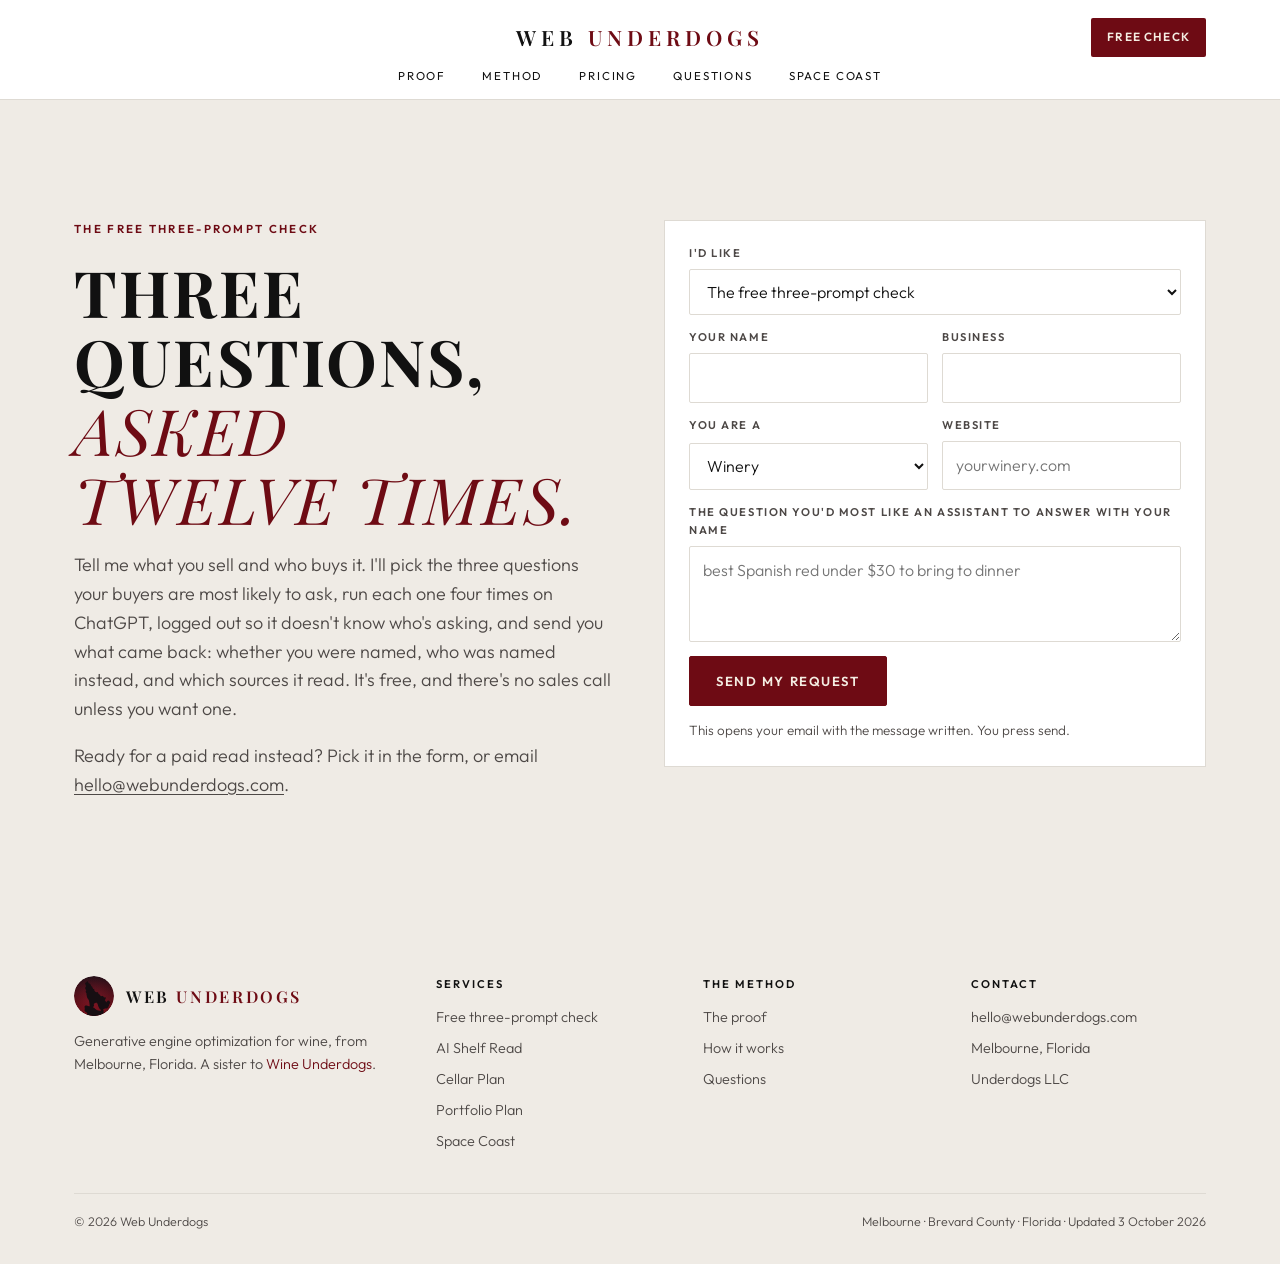
==== free-check/index.html @ 32167db7 "Rebuild in the Penfolds homepage format: centred wordmark over a centred nav, full-bleed image stage" ====
<!DOCTYPE html>
<html lang="en">
<head>
<meta charset="utf-8">
<meta name="viewport" content="width=device-width, initial-scale=1, viewport-fit=cover">
<title>Free three-prompt check · Web Underdogs</title>
<meta name="description" content="Ask for a free three-prompt check: three questions your buyers ask, run four times each on ChatGPT logged out, with who was named instead and which sources it read.">
<link rel="icon" type="image/svg+xml" href="[data-uri]">
<link rel="canonical" href="https://webunderdogs.com/free-check/">
<meta property="og:title" content="Free three-prompt check · Web Underdogs">
<meta property="og:description" content="Ask for a free three-prompt check: three questions your buyers ask, run four times each on ChatGPT logged out, with who was named instead and which sources it read.">
<meta property="og:url" content="https://webunderdogs.com/free-check/">
<meta property="og:type" content="website">
<link rel="stylesheet" href="/assets/house.css">

<script async src="https://www.googletagmanager.com/gtag/js?id=G-9GT27XQR38"></script>
<script>window.dataLayer=window.dataLayer||[];function gtag(){dataLayer.push(arguments);}gtag('js',new Date());gtag('config','G-9GT27XQR38');</script>
<script>window.va=window.va||function(){(window.vaq=window.vaq||[]).push(arguments);};window.si=window.si||function(){(window.siq=window.siq||[]).push(arguments);};</script>
<script defer src="/_vercel/insights/script.js"></script>
<script defer src="/_vercel/speed-insights/script.js"></script>
<script>(function(c,l,a,r,i,t,y){c[a]=c[a]||function(){(c[a].q=c[a].q||[]).push(arguments)};t=l.createElement(r);t.async=1;t.src="https://www.clarity.ms/tag/"+i;y=l.getElementsByTagName(r)[0];y.parentNode.insertBefore(t,y);})(window,document,"clarity","script","ys5q0auzmd");</script>
</head>
<body>
<svg width="0" height="0" style="position:absolute" aria-hidden="true" focusable="false">
  <defs>
    <linearGradient id="wu-sky" x1="0" y1="0" x2="0" y2="1"><stop offset="0" stop-color="#241019"/><stop offset="1" stop-color="#6E0B14"/></linearGradient>
    <radialGradient id="wu-glow" cx="50%" cy="62%" r="62%"><stop offset="0" stop-color="#9e1f30" stop-opacity="0.55"/><stop offset="1" stop-color="#9e1f30" stop-opacity="0"/></radialGradient>
    <clipPath id="wu-disc"><circle cx="369.5" cy="369.5" r="369.5"/></clipPath>
  </defs>
  <symbol id="wu-moon" viewBox="0 0 739 739"><g clip-path="url(#wu-disc)">
<circle cx="369.5" cy="369.5" r="369.5" fill="url(#wu-sky)"/>
<circle cx="369.5" cy="369.5" r="369.5" fill="url(#wu-glow)"/>
<path d="M243,96 228,110 224,125 210,122 206,130 206,144 220,180 218,198 208,213 206,228 214,249 228,260 215,283 221,309 231,316 230,339 241,394 252,417 273,444 283,488 291,558 278,560 234,544 211,546 194,563 200,609 191,638 196,639 207,657 221,670 227,669 247,690 243,700 246,707 213,696 155,663 121,636 61,571 104,625 155,669 215,704 269,724 343,738 396,738 470,724 524,704 571,678 606,652 646,613 671,581 605,647 561,678 546,683 550,676 546,670 548,639 539,627 541,610 550,612 557,599 576,611 579,598 609,602 611,593 619,597 625,583 634,580 633,572 638,557 645,552 650,527 667,501 669,487 663,469 656,473 648,459 627,451 622,453 620,465 609,464 602,485 594,487 583,474 591,466 567,449 581,438 575,436 575,431 582,425 591,395 582,399 568,391 562,397 553,395 549,381 539,382 540,375 523,369 522,364 505,374 498,373 468,338 460,337 454,325 444,321 447,310 431,296 414,302 399,295 389,282 375,277 379,266 373,244 353,234 332,194 320,189 304,152 286,138 271,134 253,99Z M372,509 375,509 376,508 381,508 381,506 382,505 388,502 390,502 391,501 396,501 396,498 398,497 398,495 399,494 402,494 403,495 405,495 405,494 407,493 408,491 412,491 413,492 413,496 418,496 422,502 425,502 429,505 431,510 432,510 434,512 436,516 436,518 437,519 437,522 438,523 438,526 439,527 439,530 440,531 440,533 441,534 441,536 442,537 442,539 444,543 444,546 446,549 446,553 452,565 452,567 458,579 458,581 460,583 464,592 470,600 472,605 477,611 477,612 480,615 482,615 483,617 489,620 497,628 497,629 499,631 499,636 495,640 494,640 494,641 492,643 479,643 478,642 476,642 472,640 467,640 466,639 464,639 460,637 454,637 453,638 445,638 440,634 434,634 433,633 430,633 429,632 427,632 425,630 423,630 420,628 418,628 417,626 415,624 414,624 410,619 402,616 397,611 396,609 395,609 392,606 389,605 376,591 370,588 368,588 366,587 358,580 352,577 352,573 355,570 355,569 357,568 359,565 362,565 363,563 365,563 365,559 367,558 367,557 369,555 374,554 374,552 368,547 368,542 367,541 367,537 365,534 365,529 366,528 371,528 371,524 370,524 367,521 367,515 370,513 370,511Z" fill="#160E12" fill-rule="evenodd"/>
</g></symbol>
</svg>
<header class="top">
  <div class="wrap bar">
    <span aria-hidden="true"></span>
    <a class="logo" href="/" aria-label="Web Underdogs home"><svg aria-hidden="true"><use href="#wu-moon"/></svg><span>Web <b>Underdogs</b></span></a>
    <a class="pill" href="/free-check/">Free check</a>
  </div>
  <nav class="links" aria-label="Site">
      <a href="/proof/">Proof</a>
      <a href="/method/">Method</a>
      <a href="/pricing/">Pricing</a>
      <a href="/questions/">Questions</a>
      <a href="/space-coast/">Space Coast</a>
  </nav>
</header>

<main id="top">
<section class="contact" id="contact" aria-labelledby="h-contact">
  <img class="bg" src="/assets/img/wine-glass.webp" alt="A nearly empty wine glass in a warm, low-lit room" loading="lazy">
  <div class="wrap">
    <div class="intro">
      <p class="kicker">The free three-prompt check</p>
      <h1 id="h-contact">Three questions, <em>asked twelve times.</em></h1>
      <p class="dim">Tell me what you sell and who buys it. I'll pick the three questions your buyers are most likely to ask, run each one four times on ChatGPT, logged out so it doesn't know who's asking, and send you what came back: whether you were named, who was named instead, and which sources it read. It's free, and there's no sales call unless you want one.</p>
      <p class="dim">Ready for a paid read instead? Pick it in the form, or email <a class="addr" href="mailto:hello@webunderdogs.com">hello@webunderdogs.com</a>.</p>
    </div>
    <div>
      <form id="enquiry" novalidate>
        <label for="f-plan">I'd like
          <select id="f-plan" name="plan">
            <option value="free">The free three-prompt check</option>
            <option value="shelf">An AI Shelf Read ($495)</option>
            <option value="cellar">The Cellar Plan ($750 a month)</option>
            <option value="portfolio">A Portfolio Plan quote</option>
            <option value="local">A local read for a Space Coast business</option>
          </select>
        </label>
        <div class="row2">
          <label for="f-name">Your name<input id="f-name" name="name" autocomplete="name"></label>
          <label for="f-biz">Business<input id="f-biz" name="business" autocomplete="organization"></label>
        </div>
        <div class="row2">
          <label for="f-type">You are a
            <select id="f-type" name="type"><option>Winery</option><option>Importer</option><option>Distributor</option><option>Wine brand or label</option><option>Trade body or appellation</option><option>Wine shop or bar</option><option>Space Coast business</option></select>
          </label>
          <label for="f-site">Website<input id="f-site" name="site" inputmode="url" placeholder="yourwinery.com"></label>
        </div>
        <label for="f-q">The question you'd most like an assistant to answer with your name<textarea id="f-q" name="question" placeholder="best Spanish red under $30 to bring to dinner"></textarea></label>
        <div><button class="btn" type="submit">Send my request</button></div>
        <p class="hint">This opens your email with the message written. You press send.</p>
        <p id="f-err" class="err" hidden>Add your name and business, and I'll write the message.</p>
      </form>
      <div class="out" id="out" hidden>
        <p><strong>Your email should have opened with this ready to send.</strong> If it didn't, use the button below, or copy the message to <span class="addr">hello@webunderdogs.com</span>. Nothing is sent until you send it.</p>
        <pre id="msg"></pre>
        <div class="out-actions"><a class="btn" id="mailLink" href="mailto:hello@webunderdogs.com">Open in my email</a><button class="btn line" type="button" id="copyMsg">Copy message</button></div>
      </div>
    </div>
  </div>
</section>
</main>

<footer class="site">
  <div class="wrap">
    <div class="cols">
      <div class="brand">
        <a class="logo" href="/" aria-label="Web Underdogs home"><svg aria-hidden="true"><use href="#wu-moon"/></svg><span>Web <b>Underdogs</b></span></a>
        <p style="max-width:36ch">Generative engine optimization for wine, from Melbourne, Florida. A sister to <a class="text-link" href="https://wineunderdogs.com" target="_blank" rel="noopener">Wine Underdogs</a>.</p>
      </div>
      <div><h4>Services</h4><ul><li><a href="/free-check/">Free three-prompt check</a></li><li><a href="/pricing/">AI Shelf Read</a></li><li><a href="/pricing/">Cellar Plan</a></li><li><a href="/pricing/">Portfolio Plan</a></li><li><a href="/space-coast/">Space Coast</a></li></ul></div>
      <div><h4>The method</h4><ul><li><a href="/proof/">The proof</a></li><li><a href="/method/">How it works</a></li><li><a href="/questions/">Questions</a></li></ul></div>
      <div><h4>Contact</h4><ul><li><a class="addr" href="mailto:hello@webunderdogs.com">hello@webunderdogs.com</a></li><li>Melbourne, Florida</li><li>Underdogs LLC</li></ul></div>
    </div>
    <div class="base"><span>© 2026 Web Underdogs</span><span>Melbourne · Brevard County · Florida · Updated <time datetime="2026-10-03">3 October 2026</time></span></div>
  </div>
</footer>

<script>(function(){
  var plan=document.getElementById('f-plan');
  var qp=new URLSearchParams(location.search).get('plan');if(qp&&plan.querySelector('option[value="'+qp+'"]'))plan.value=qp;
  document.querySelectorAll('[data-plan]').forEach(function(a){a.addEventListener('click',function(){plan.value=a.dataset.plan;});});
  function flash(btn){var s=btn.lastChild;var t=s.textContent;s.textContent='Copied';setTimeout(function(){s.textContent=t;},1600);}
  function sel(el){var r=document.createRange();r.selectNodeContents(el);var s=getSelection();s.removeAllRanges();s.addRange(r);}
  var asks={free:'Could you run the free three-prompt check for us?',shelf:'We\'d like to book an AI Shelf Read.',cellar:'We\'d like to talk about the Cellar Plan.',portfolio:'We\'d like a quote for the Portfolio Plan.',local:'We\'d like to talk about a local AI read.'};
  var subj={free:'Free three-prompt check',shelf:'AI Shelf Read',cellar:'Cellar Plan',portfolio:'Portfolio Plan quote',local:'Local AI read'};
  document.getElementById('enquiry').addEventListener('submit',function(e){
    e.preventDefault();
    var g=function(id){return document.getElementById(id).value.trim();};
    var err=document.getElementById('f-err');
    if(!g('f-name')||!g('f-biz')){err.hidden=false;return;}
    err.hidden=true;
    var p=plan.value;
    var text='Hi Chris,\n\nI\'m '+g('f-name')+' from '+g('f-biz')+' ('+g('f-type')+').'+(g('f-site')?'\nWebsite: '+g('f-site'):'')+(g('f-q')?'\n\nThe question I\'d like an assistant to answer with our name:\n'+g('f-q'):'')+'\n\n'+asks[p]+'\n\nThanks,\n'+g('f-name');
    var href='mailto:hello@webunderdogs.com?subject='+encodeURIComponent(subj[p]+': '+g('f-biz'))+'&body='+encodeURIComponent(text);
    document.getElementById('msg').textContent=text;
    document.getElementById('mailLink').href=href;
    var out=document.getElementById('out');out.hidden=false;out.scrollIntoView({behavior:'smooth',block:'nearest'});
    window.location.href=href;
  });
  document.getElementById('copyMsg').addEventListener('click',function(){
    var m=document.getElementById('msg'),b=this;
    try{navigator.clipboard.writeText(m.textContent).then(function(){flash(b);}).catch(function(){sel(m);});}catch(x){sel(m);}
  });
})();</script>
</body>
</html>
---- assets/house.css ----
@font-face{font-family:'Outfit';font-style:normal;font-weight:300;font-display:swap;src:url([data-uri]) format('woff2')}
@font-face{font-family:'Outfit';font-style:normal;font-weight:400;font-display:swap;src:url([data-uri]) format('woff2')}
@font-face{font-family:'Outfit';font-style:normal;font-weight:600;font-display:swap;src:url([data-uri]) format('woff2')}
@font-face{font-family:'Playfair Display';font-style:normal;font-weight:600;font-display:swap;src:url([data-uri]) format('woff2')}
@font-face{font-family:'Playfair Display';font-style:normal;font-weight:700;font-display:swap;src:url([data-uri]) format('woff2')}
@font-face{font-family:'Playfair Display';font-style:italic;font-weight:400;font-display:swap;src:url([data-uri]) format('woff2')}
/* Underdogs house: parchment ground, ink type, oxblood signature, Playfair headlines. The proof band keeps the cellar tokens. */
:root{
  color-scheme:light;
  --ground:#ffffff;      /* white page ground (Penfolds) */
  --panel:#efebe5;       /* greige panels (Kermit Lynch) */
  --line:#dedad3;
  --ink:#111111;         /* primary text */
  --ink-soft:#4d4846;    /* secondary text */
  --accent:#6e0b14;      /* oxblood: the one signature colour */
  --oxblood:#6e0b14;     /* fills: wordmark, primary button */
  --oxblood-up:#520810;
  --on-oxblood:#f4ede2;
  --serif:"Playfair Display", Georgia, "Times New Roman", serif;
  --sans:"Outfit", "Avenir Next", "Segoe UI", system-ui, sans-serif;
}
*{box-sizing:border-box}
html{scroll-behavior:smooth}
body{background:var(--ground);color:var(--ink);font-family:var(--sans);font-weight:300;font-size:18px;line-height:1.6;margin:0;-webkit-font-smoothing:antialiased}
img{display:block;max-width:100%}
a{color:inherit}
:focus-visible{outline:2px solid var(--accent);outline-offset:3px}
.wrap{max-width:1180px;margin:0 auto;padding-inline:24px}
h1,h2,h3{font-family:var(--serif);font-weight:700;line-height:1.08;margin:0;text-wrap:balance}
h1{font-size:clamp(2.5rem,6.6vw,4.8rem)}
h2{font-size:clamp(1.9rem,4.2vw,3rem)}
h3{font-size:1.25rem;font-weight:600}
h1 em,h2 em{font-weight:400;font-style:italic;color:var(--accent)}
p{margin:0}
.kicker{font-size:.72rem;font-weight:600;letter-spacing:.2em;text-transform:uppercase;color:var(--accent)}
.dim{color:var(--ink-soft)}
.num{font-variant-numeric:tabular-nums lining-nums}
section{border-bottom:1px solid var(--line)}
.pad{padding-block:clamp(64px,9vw,110px)}
.btn{display:inline-flex;align-items:center;justify-content:center;min-height:50px;padding:0 26px;font:600 .82rem/1 var(--sans);letter-spacing:.12em;text-transform:uppercase;text-decoration:none;color:var(--on-oxblood);background:var(--oxblood);border:1px solid var(--oxblood);border-radius:2px;cursor:pointer;transition:background .2s,border-color .2s}
.btn:hover{background:var(--oxblood-up);border-color:var(--oxblood-up)}
.btn.line{background:transparent;color:var(--ink);border-color:var(--ink)}
.btn.line:hover{border-color:var(--oxblood);color:var(--oxblood);background:transparent}
.text-link{color:var(--accent);text-decoration:underline;text-underline-offset:3px}

/* header */
header.top{position:fixed;top:0;left:0;right:0;z-index:20;padding-top:env(safe-area-inset-top,0px);background:rgba(244,237,226,.94);border-bottom:1px solid var(--line);-webkit-backdrop-filter:blur(8px);backdrop-filter:blur(8px)}
header.top .wrap{display:flex;align-items:center;justify-content:space-between;gap:20px;padding-block:14px}
.logo{display:flex;align-items:center;gap:12px;text-decoration:none;min-width:0}
.logo svg{width:44px;height:44px;flex:none}
.logo span{font-family:var(--serif);font-weight:700;font-size:1.22rem;letter-spacing:.005em;white-space:nowrap}
.logo span b{font-weight:400;font-style:italic;color:var(--accent)}
nav.links{display:flex;gap:26px}
nav.links a{font-size:.8rem;font-weight:400;letter-spacing:.06em;text-decoration:none;color:var(--ink-soft)}
nav.links a:hover{color:var(--ink)}
.pill{flex:none;font-size:.74rem;font-weight:600;letter-spacing:.1em;text-transform:uppercase;text-decoration:none;padding:10px 16px;background:var(--oxblood);color:var(--on-oxblood);border-radius:2px}
@media (max-width:980px){nav.links{display:none}}
@media (max-width:420px){.logo span{font-size:1.05rem}.logo svg{width:38px;height:38px}.pill{padding:9px 12px}}

/* hero */
.hero{position:relative;min-height:min(100svh,860px);display:flex;align-items:flex-end;overflow:hidden}
.hero img.bg{position:absolute;inset:0;width:100%;height:100%;object-fit:cover;object-position:center 40%}
.hero::after{content:"";position:absolute;inset:0;background:linear-gradient(90deg,rgba(18,11,13,.94) 0%,rgba(18,11,13,.7) 50%,rgba(18,11,13,.35) 100%),linear-gradient(0deg,var(--ground) 0%,transparent 40%)}
.hero .wrap{position:relative;z-index:1;padding-block:140px 72px;width:100%}
.hero-copy{max-width:700px;display:grid;gap:24px}
.hero .lede{font-size:1.18rem;max-width:56ch;color:var(--ink-soft)}
.actions{display:flex;flex-wrap:wrap;gap:14px;margin-top:4px}
.hero .aside{font-size:.95rem;color:var(--ink-soft)}

/* problem */
.problem{display:grid;grid-template-columns:minmax(0,.9fr) minmax(0,1.1fr)}
.problem .shot{position:relative;min-height:520px;overflow:hidden}
.problem .shot img{position:absolute;inset:0;width:100%;height:100%;object-fit:cover}
.problem .shot::after{content:"";position:absolute;inset:0;background:linear-gradient(90deg,transparent 50%,var(--ground) 100%)}
.problem .copy{display:grid;gap:20px;align-content:center;padding:clamp(56px,7vw,96px) clamp(24px,5vw,72px);min-width:0}
.problem .copy p{color:var(--ink-soft);max-width:54ch}
.problem .copy p strong{color:var(--ink);font-weight:400}
.source{font-size:.85rem}
.source a{color:var(--accent);text-underline-offset:3px}
ol.three{list-style:none;margin:0;padding:0;display:grid;gap:0;counter-reset:n;max-width:54ch}
ol.three li{counter-increment:n;display:grid;grid-template-columns:34px minmax(0,1fr);gap:10px;padding:12px 0;border-top:1px solid var(--line);color:var(--ink-soft);font-size:.96rem}
ol.three li::before{content:counter(n);font-family:var(--serif);font-style:italic;font-size:1.3rem;line-height:1.2;color:var(--accent)}
ol.three strong{color:var(--ink);font-weight:600}
@media (max-width:900px){.problem{grid-template-columns:minmax(0,1fr)}.problem .shot{display:none}.problem .copy{padding:64px 24px}}

/* proof */
.proof .lead{margin-top:20px;max-width:64ch;color:var(--ink-soft)}
.proof .lead strong{color:var(--ink);font-weight:600}
.stats{display:grid;grid-template-columns:repeat(3,minmax(0,1fr));margin-top:40px;border-top:1px solid var(--line)}
.stats div{padding:24px 24px 0 0;display:grid;gap:6px;align-content:start;min-width:0}
.stats div+div{padding-left:24px;border-left:1px solid var(--line)}
.stats .big{font-family:var(--serif);font-size:clamp(2.6rem,6vw,4.2rem);font-weight:600;line-height:1;white-space:nowrap}
.stats .big small{font-size:.5em;font-weight:400;color:var(--ink-soft)}
.stats p{font-size:.92rem;color:var(--ink-soft)}
.cap{margin-top:14px;font-size:.78rem;letter-spacing:.08em;text-transform:uppercase;color:var(--ink-soft)}
.proof-foot{display:grid;grid-template-columns:minmax(0,1fr) minmax(0,1fr);gap:40px;margin-top:48px;align-items:start}
.proof-notes{display:grid;gap:16px;min-width:0;color:var(--ink-soft);font-size:.95rem}
.proof-notes p:first-child{border-left:2px solid var(--oxblood);padding-left:16px}
@media (max-width:860px){.proof-foot{grid-template-columns:minmax(0,1fr);gap:28px}}
@media (max-width:640px){
  .stats{grid-template-columns:minmax(0,1fr)}
  .stats div,.stats div+div{grid-template-columns:7rem minmax(0,1fr);column-gap:14px;padding:16px 0;border-left:0;border-top:1px solid var(--line)}
  .stats div:first-child{border-top:0}
  .stats .big{font-size:2.2rem}
}

/* tasting-sheet ledger */
.ledger{background:var(--panel);border:1px solid var(--line);padding:20px 22px;font-size:.88rem}
.ledger .head{display:flex;justify-content:space-between;gap:10px;flex-wrap:wrap;padding-bottom:10px;border-bottom:1px solid var(--line);font-size:.72rem;letter-spacing:.14em;text-transform:uppercase;color:var(--accent)}
.ledger table{width:100%;border-collapse:collapse;margin-top:4px}
.ledger td{padding:8px 0;border-bottom:1px dotted var(--line)}
.ledger td.r{text-align:right;color:var(--ink-soft);width:40px}
.runs{display:inline-flex;gap:4px;vertical-align:middle}
.runs i{width:9px;height:9px;border-radius:50%;border:1px solid var(--line);display:block}
.runs i.on{background:var(--accent);border-color:var(--accent)}
.ledger .foot{margin-top:12px;color:var(--ink-soft);font-size:.82rem;line-height:1.5}

/* method */
.steps{list-style:none;margin:40px 0 0;padding:0;display:grid;grid-template-columns:repeat(4,minmax(0,1fr));gap:28px;counter-reset:s}
.steps li{counter-increment:s;display:grid;gap:10px;align-content:start;border-top:1px solid var(--oxblood);padding-top:18px;min-width:0}
.steps li::before{content:counter(s,decimal-leading-zero);font-family:var(--serif);font-style:italic;color:var(--accent);font-size:1.1rem}
.steps p{font-size:.94rem;color:var(--ink-soft)}
.note{margin-top:36px;max-width:70ch;color:var(--ink-soft)}
.note strong{color:var(--ink);font-weight:600}
@media (max-width:900px){.steps{grid-template-columns:repeat(2,minmax(0,1fr))}}
@media (max-width:560px){.steps{grid-template-columns:minmax(0,1fr);gap:20px}}

/* who */
.who-list{list-style:none;margin:32px 0 0;padding:0;display:grid;grid-template-columns:repeat(3,minmax(0,1fr));gap:0 32px}
.who-list li{padding:14px 0;border-top:1px solid var(--line);display:grid;gap:2px;min-width:0}
.who-list strong{font-family:var(--serif);font-weight:600;font-size:1.08rem}
.who-list span{font-size:.86rem;color:var(--accent);font-style:italic}
@media (max-width:900px){.who-list{grid-template-columns:repeat(2,minmax(0,1fr))}}
@media (max-width:520px){.who-list{grid-template-columns:minmax(0,1fr)}}

/* pricing */
.plans{display:grid;grid-template-columns:repeat(3,minmax(0,1fr));gap:2px;margin-top:40px;align-items:stretch}
.plan{background:var(--panel);padding:30px 26px;display:grid;gap:14px;align-content:start;position:relative;min-width:0}
.plan.feature{background:var(--panel);box-shadow:inset 0 3px 0 var(--oxblood)}
.plan .tag{position:absolute;top:0;right:0;font-size:.64rem;font-weight:600;letter-spacing:.14em;text-transform:uppercase;background:var(--oxblood);color:var(--on-oxblood);padding:6px 12px}
.plan .price{font-family:var(--serif);font-size:2.6rem;font-weight:600;line-height:1}
.plan .price small{font-family:var(--sans);font-size:.85rem;font-weight:300;color:var(--ink-soft)}
.plan ul{margin:0;padding:0;list-style:none;display:grid;gap:6px;font-size:.9rem;color:var(--ink-soft)}
.plan ul li{padding-left:16px;position:relative}
.plan ul li::before{content:"";position:absolute;left:0;top:.72em;width:7px;height:1px;background:var(--accent)}
.plan .btn{margin-top:6px;justify-self:start}
.swipe{display:none;margin-top:12px;font-size:.82rem;color:var(--ink-soft)}
@media (max-width:900px){
  .plans{display:flex;overflow-x:auto;scroll-snap-type:x mandatory;gap:10px;margin-inline:-24px;padding-inline:24px;scroll-padding-inline:24px;scrollbar-width:none}
  .plans::-webkit-scrollbar{display:none}
  .plan{flex:0 0 84%;scroll-snap-align:start}
  .swipe{display:block}
}
.after{margin-top:22px;font-size:.95rem;color:var(--ink-soft);max-width:76ch}
.after a{color:var(--accent);text-underline-offset:3px}
.market{margin-top:10px;font-size:.84rem;color:var(--ink-soft);max-width:76ch}

/* faq */
.faq .cols{display:grid;grid-template-columns:minmax(0,.7fr) minmax(0,1.3fr);gap:56px}
@media (max-width:860px){.faq .cols{grid-template-columns:minmax(0,1fr);gap:22px}}
details{border-top:1px solid var(--line);padding:16px 0}
details:last-child{border-bottom:1px solid var(--line)}
summary{cursor:pointer;list-style:none;display:flex;justify-content:space-between;gap:16px;font-family:var(--serif);font-weight:600;font-size:1.06rem}
summary::-webkit-details-marker{display:none}
summary::after{content:"+";color:var(--accent);font-family:var(--sans);font-weight:300;font-size:1.3rem;line-height:1}
details[open] summary::after{content:"\2212"}
details p{margin-top:10px;color:var(--ink-soft);max-width:64ch;font-size:.96rem}
details a{color:var(--accent)}

/* contact */
.contact{position:relative;overflow:hidden;border-bottom:0}
.contact{background:var(--panel)}
.contact img.bg{display:none}
.contact::after{display:none}
.contact .wrap{position:relative;z-index:1;display:grid;grid-template-columns:minmax(0,1fr) minmax(0,1fr);gap:48px;padding-block:clamp(72px,10vw,120px)}
.contact .intro{display:grid;gap:18px;align-content:start}
@media (max-width:860px){.contact .wrap{grid-template-columns:minmax(0,1fr);gap:28px}}
form{display:grid;gap:14px;background:var(--ground);border:1px solid var(--line);padding:24px;min-width:0}
.row2{display:grid;grid-template-columns:repeat(2,minmax(0,1fr));gap:14px}
@media (max-width:560px){.row2{grid-template-columns:minmax(0,1fr)}}
label{display:grid;gap:6px;font-size:.7rem;font-weight:600;letter-spacing:.14em;text-transform:uppercase;color:var(--ink-soft)}
input,textarea,select{font:inherit;font-size:1rem;letter-spacing:0;text-transform:none;font-weight:300;color:var(--ink);background:#fbf7f0;border:1px solid var(--line);border-radius:2px;padding:11px 13px;width:100%;min-width:0}
textarea{min-height:96px;resize:vertical}
.hint{font-size:.84rem;color:var(--ink-soft)}
.err{color:var(--accent);font-size:.9rem}
.out{display:grid;gap:12px;background:var(--ground);border:1px solid var(--oxblood);padding:20px;margin-top:14px}
.out pre{white-space:pre-wrap;font-family:var(--sans);font-size:.88rem;margin:0}
.out-actions{display:flex;flex-wrap:wrap;gap:12px}
.addr{overflow-wrap:anywhere}
a.addr{text-decoration:underline;text-underline-offset:3px}
[hidden]{display:none!important}

/* footer */
footer{background:var(--panel);padding-block:44px 32px;font-size:.88rem;color:var(--ink-soft)}
footer .cols{display:grid;grid-template-columns:minmax(0,1.5fr) repeat(2,minmax(0,1fr));gap:28px}
footer .cols>div{min-width:0}
footer h4{margin:0 0 10px;font-size:.7rem;font-weight:600;letter-spacing:.16em;text-transform:uppercase;color:var(--ink)}
footer ul{list-style:none;margin:0;padding:0;display:grid;gap:6px}
footer a{text-decoration:none}
footer a:hover{color:var(--ink)}
footer .base{margin-top:32px;padding-top:18px;border-top:1px solid var(--line);display:flex;justify-content:space-between;gap:12px;flex-wrap:wrap;font-size:.78rem}
@media (max-width:640px){footer .cols{grid-template-columns:repeat(2,minmax(0,1fr))}footer .cols>div:first-child{grid-column:1/-1}}

/* rev: white and greige, after Kermit Lynch and Penfolds */
header.top{background:rgba(255,255,255,.96)}
nav.links a{text-transform:uppercase;letter-spacing:.12em;font-size:.74rem;font-weight:500;color:var(--ink)}
nav.links a:hover{color:var(--oxblood)}
input,textarea,select{background:#ffffff}
.who,.faq{background:var(--panel)}
.hero img.bg,.problem .shot img{filter:saturate(.7) sepia(.12)}

/* The one dark band per page: the cellar tokens, scoped */
.proof{--ground:#120b0d;--panel:#1c1215;--line:#3a2a2e;--ink:#f4ede2;--ink-soft:#c4b4ab;--accent:#e3a0ab;background:var(--ground);color:var(--ink);color-scheme:dark}

/* Underdogs house brand, 2026-10-03: parchment ground, ink type, oxblood the one signature colour; wordmark leads, hound is the seal */
.logo span{font-family:var(--serif);font-weight:600;font-size:1.02rem;letter-spacing:.16em;text-transform:uppercase;white-space:nowrap;color:var(--ink)}
.logo span b{font-weight:600;font-style:normal;color:var(--oxblood)}
header.top .logo svg{display:none}
footer .logo svg{width:40px;height:40px}
@media (max-width:420px){.logo span{font-size:.9rem;letter-spacing:.12em}}
.hero{display:grid;grid-template-columns:minmax(0,1.1fr) minmax(0,.9fr);align-items:stretch;min-height:0;border-bottom:1px solid var(--line)}
.hero img.bg{position:static;grid-column:2;grid-row:1;width:100%;height:100%;min-height:560px;object-fit:cover;object-position:center 40%}
.hero::after{display:none}
.hero .wrap{grid-column:1;grid-row:1;max-width:none;margin:0;padding:132px clamp(24px,5vw,64px) 72px max(24px,calc((100vw - 1180px)/2 + 24px));display:flex;align-items:center}
@media (max-width:900px){.hero{grid-template-columns:minmax(0,1fr)}.hero img.bg{grid-column:1;grid-row:2;min-height:0;height:260px}.hero .wrap{padding:112px 24px 48px}}

/* Space Coast local cards */
.local{display:grid;grid-template-columns:repeat(2,minmax(0,1fr));gap:2px;margin-top:4px;max-width:620px}
.local div{background:var(--panel);border:1px solid var(--line);padding:18px 20px;display:grid;gap:6px;min-width:0}
.local .price{font-family:var(--serif);font-size:2rem;font-weight:600;line-height:1}
.local .price small{font-family:var(--sans);font-size:.8rem;font-weight:300;color:var(--ink-soft)}
.local p:not(.kicker){font-size:.88rem;color:var(--ink-soft)}
@media (max-width:560px){.local{grid-template-columns:minmax(0,1fr)}}
.note a{color:var(--accent)}

/* ===== Penfolds format, 2026-10-03: centred wordmark over a centred nav, full-bleed image stage,
   centred explore band, three portrait tiles, link-column footer. Caps display type. ===== */
h1,h2{text-transform:uppercase;letter-spacing:.035em;line-height:1.08}
h1{font-size:clamp(2.1rem,5.2vw,4rem)}
h2{font-size:clamp(1.6rem,3.4vw,2.5rem)}
header.top{position:sticky;top:0;background:#fff;border-bottom:1px solid var(--line);-webkit-backdrop-filter:none;backdrop-filter:none}
header.top .bar{display:grid;grid-template-columns:minmax(0,1fr) auto minmax(0,1fr);align-items:center;gap:12px;padding-block:18px 10px}
header.top .logo{justify-self:center}
header.top .logo span{font-size:1.32rem;letter-spacing:.24em}
header.top .pill{justify-self:end}
header.top nav.links{display:flex !important;justify-content:center;gap:36px;padding:0 24px 14px;max-width:1180px;margin:0 auto}
header.top nav.links a{font-size:.72rem;letter-spacing:.16em}
header.top nav.links a[aria-current=page]{color:var(--oxblood);box-shadow:inset 0 -1px 0 var(--oxblood)}
@media (max-width:760px){
  header.top .bar{grid-template-columns:auto minmax(0,1fr) auto;padding-block:12px 8px}
  header.top .logo{justify-self:start}
  header.top .logo span{font-size:.98rem;letter-spacing:.16em}
  header.top nav.links{justify-content:flex-start;overflow-x:auto;gap:22px;scrollbar-width:none;padding-bottom:12px}
  header.top nav.links::-webkit-scrollbar{display:none}
  header.top nav.links a{white-space:nowrap}
}
.stage{position:relative;height:min(84vh,780px);min-height:480px;overflow:hidden;border-bottom:0}
.stage img{position:absolute;inset:0;width:100%;height:100%;object-fit:cover;object-position:center 45%}
.stage::after{content:"";position:absolute;inset:0;background:radial-gradient(ellipse at center,rgba(17,17,17,.42) 0%,rgba(17,17,17,.62) 100%)}
.stage .copy{position:absolute;inset:0;z-index:1;display:grid;place-content:center;justify-items:center;text-align:center;gap:22px;padding:24px;color:#fff}
.stage .kicker{color:#fff;letter-spacing:.26em}
.stage h1{color:#fff;max-width:16ch}
.stage h1 em{color:#fff}
.stage .btn{background:var(--oxblood);border-color:var(--oxblood)}
.explore{text-align:center;border-bottom:0;padding-block:clamp(64px,9vw,104px) clamp(28px,4vw,44px)}
.explore p{margin:16px auto 0;max-width:62ch;color:var(--ink-soft)}
.tiles{display:grid;grid-template-columns:repeat(3,minmax(0,1fr));gap:32px;padding-bottom:clamp(72px,9vw,112px)}
.tile{display:grid;gap:10px;align-content:start;min-width:0}
.tile .img{display:block;aspect-ratio:4/5;overflow:hidden;background:var(--panel);margin-bottom:10px}
.tile .img img{width:100%;height:100%;object-fit:cover;transition:transform .6s ease;filter:saturate(.75)}
.tile:hover .img img{transform:scale(1.03)}
.tile h3{font-family:var(--serif);font-size:1.3rem;font-weight:600;text-transform:uppercase;letter-spacing:.06em;line-height:1.2}
.tile h3 a{text-decoration:none}
.tile p{color:var(--ink-soft);font-size:.95rem}
.more{font-size:.74rem;font-weight:600;letter-spacing:.16em;text-transform:uppercase;color:var(--oxblood);text-decoration:none;box-shadow:inset 0 -1px 0 var(--oxblood);justify-self:start;padding-bottom:3px}
@media (max-width:860px){
  .tiles{display:flex;overflow-x:auto;scroll-snap-type:x mandatory;gap:16px;margin-inline:0;padding-inline:24px;scroll-padding-inline:24px;scrollbar-width:none}
  .tiles::-webkit-scrollbar{display:none}
  .tile{flex:0 0 78%;scroll-snap-align:start}
}
.page-head{text-align:center;border-bottom:0;padding:clamp(56px,8vw,92px) 24px clamp(20px,3vw,32px)}
.page-head .kicker{margin-bottom:14px}
.page-head h1{margin:0 auto;max-width:22ch}
.page-head p.dek{margin:18px auto 0;max-width:60ch;color:var(--ink-soft)}
.problem .copy h2,.method h2,.who h2{font-size:clamp(1.5rem,3vw,2.2rem)}
footer.site{background:var(--panel);padding-block:56px 32px;font-size:.9rem;color:var(--ink-soft)}
footer.site .cols{display:grid;grid-template-columns:minmax(0,1.4fr) repeat(3,minmax(0,1fr));gap:32px}
footer.site .brand{display:grid;gap:14px;align-content:start}
footer.site .brand .logo{justify-self:start}
footer.site h4{margin:0 0 12px;font-size:.7rem;font-weight:600;letter-spacing:.18em;text-transform:uppercase;color:var(--ink)}
footer.site ul{list-style:none;margin:0;padding:0;display:grid;gap:8px}
footer.site a{text-decoration:none}
footer.site a:hover{color:var(--oxblood)}
footer.site .base{margin-top:40px;padding-top:18px;border-top:1px solid var(--line);display:flex;justify-content:space-between;gap:12px;flex-wrap:wrap;font-size:.78rem}
@media (max-width:760px){footer.site .cols{grid-template-columns:repeat(2,minmax(0,1fr))}footer.site .brand{grid-column:1/-1}}
.local-wrap{padding-block:clamp(48px,7vw,80px)}
.local-wrap .lede{max-width:62ch;color:var(--ink-soft);font-size:1.1rem}
.local-wrap .actions{margin-top:22px}
.local-wrap .aside{margin-top:14px;color:var(--ink-soft);font-size:.95rem;max-width:62ch}

.page-head + section.pad:not(.proof){padding-top:clamp(12px,2vw,24px)}
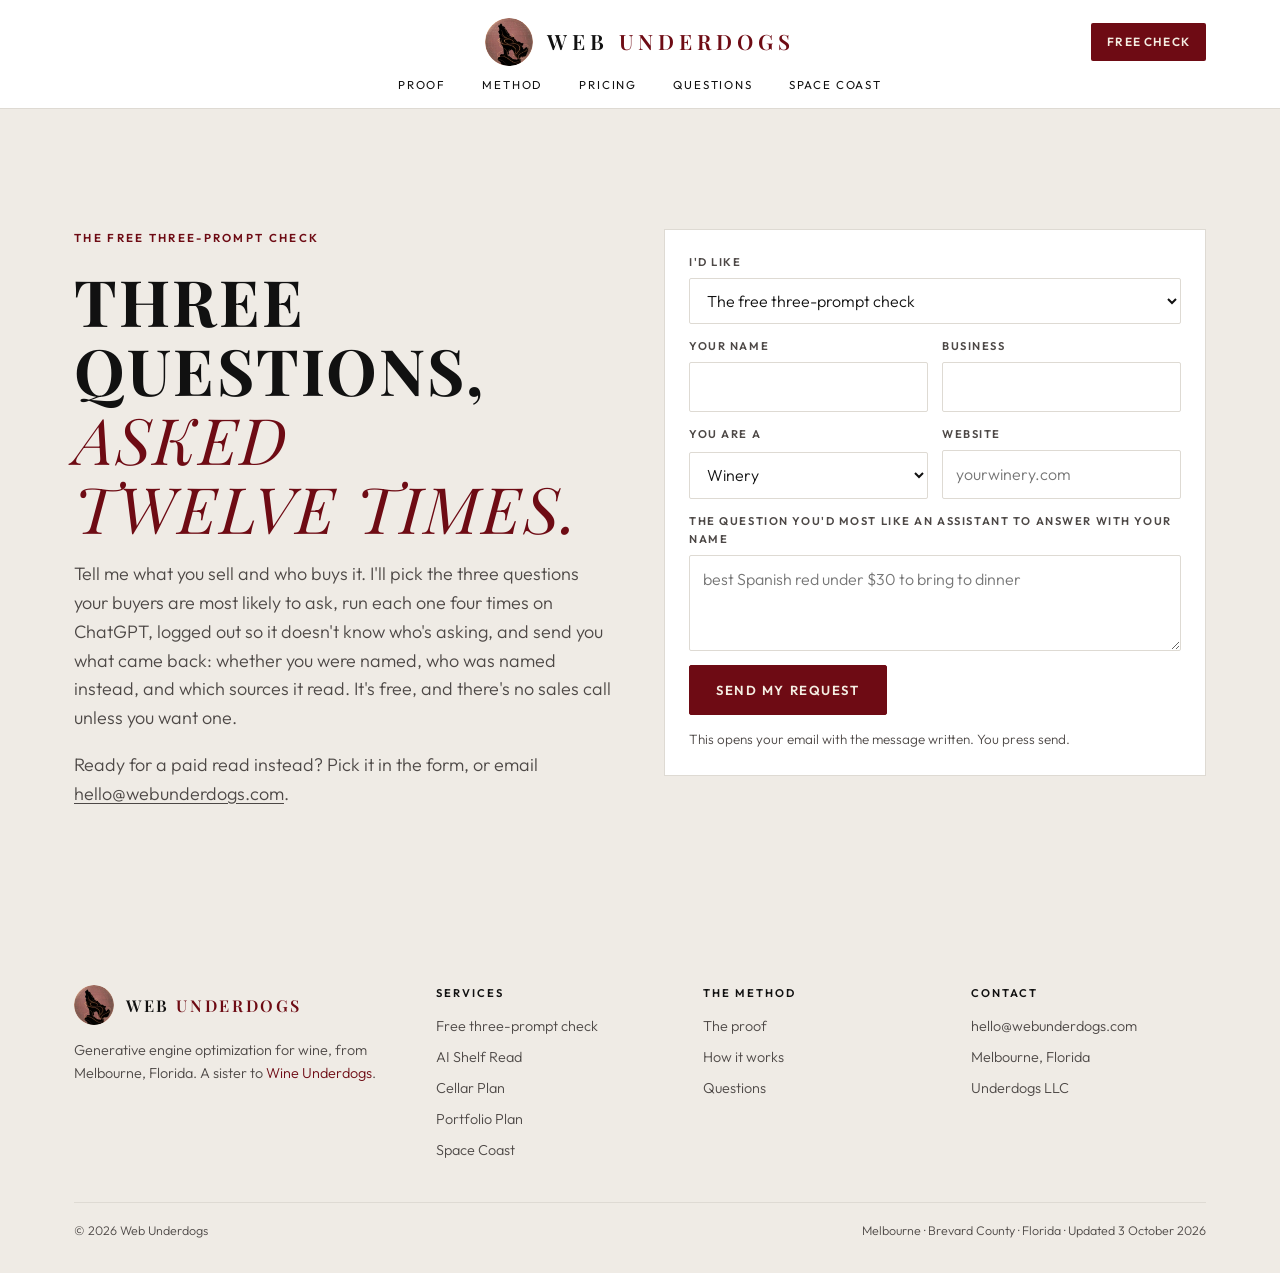
==== commit 63c28118: "New logo: the wolf-and-globe mark, cut to a transparent circle, in the header, footer and favicon on" ====
--- a/free-check/index.html
+++ b/free-check/index.html
@@ -5,7 +5,9 @@
 <meta name="viewport" content="width=device-width, initial-scale=1, viewport-fit=cover">
 <title>Free three-prompt check · Web Underdogs</title>
 <meta name="description" content="Ask for a free three-prompt check: three questions your buyers ask, run four times each on ChatGPT logged out, with who was named instead and which sources it read.">
-<link rel="icon" type="image/svg+xml" href="[data-uri]">
+<link rel="icon" href="/favicon.ico" sizes="any">
+<link rel="icon" type="image/png" sizes="32x32" href="/favicon-32.png">
+<link rel="apple-touch-icon" href="/apple-touch-icon.png">
 <link rel="canonical" href="https://webunderdogs.com/free-check/">
 <meta property="og:title" content="Free three-prompt check · Web Underdogs">
 <meta property="og:description" content="Ask for a free three-prompt check: three questions your buyers ask, run four times each on ChatGPT logged out, with who was named instead and which sources it read.">
@@ -36,7 +38,7 @@
 <header class="top">
   <div class="wrap bar">
     <span aria-hidden="true"></span>
-    <a class="logo" href="/" aria-label="Web Underdogs home"><svg aria-hidden="true"><use href="#wu-moon"/></svg><span>Web <b>Underdogs</b></span></a>
+    <a class="logo" href="/" aria-label="Web Underdogs home"><img class="mark" src="/assets/img/logo-wolf-globe-160.webp" srcset="/assets/img/logo-wolf-globe-160.webp 160w, /assets/img/logo-wolf-globe.webp 512w" sizes="48px" width="160" height="160" alt=""><span>Web <b>Underdogs</b></span></a>
     <a class="pill" href="/free-check/">Free check</a>
   </div>
   <nav class="links" aria-label="Site">
@@ -98,7 +100,7 @@
   <div class="wrap">
     <div class="cols">
       <div class="brand">
-        <a class="logo" href="/" aria-label="Web Underdogs home"><svg aria-hidden="true"><use href="#wu-moon"/></svg><span>Web <b>Underdogs</b></span></a>
+        <a class="logo" href="/" aria-label="Web Underdogs home"><img class="mark" src="/assets/img/logo-wolf-globe-160.webp" srcset="/assets/img/logo-wolf-globe-160.webp 160w, /assets/img/logo-wolf-globe.webp 512w" sizes="48px" width="160" height="160" alt=""><span>Web <b>Underdogs</b></span></a>
         <p style="max-width:36ch">Generative engine optimization for wine, from Melbourne, Florida. A sister to <a class="text-link" href="https://wineunderdogs.com" target="_blank" rel="noopener">Wine Underdogs</a>.</p>
       </div>
       <div><h4>Services</h4><ul><li><a href="/free-check/">Free three-prompt check</a></li><li><a href="/pricing/">AI Shelf Read</a></li><li><a href="/pricing/">Cellar Plan</a></li><li><a href="/pricing/">Portfolio Plan</a></li><li><a href="/space-coast/">Space Coast</a></li></ul></div>
--- a/assets/house.css
+++ b/assets/house.css
@@ -216,8 +216,10 @@
 /* Underdogs house brand, 2026-10-03: parchment ground, ink type, oxblood the one signature colour; wordmark leads, hound is the seal */
 .logo span{font-family:var(--serif);font-weight:600;font-size:1.02rem;letter-spacing:.16em;text-transform:uppercase;white-space:nowrap;color:var(--ink)}
 .logo span b{font-weight:600;font-style:normal;color:var(--oxblood)}
-header.top .logo svg{display:none}
-footer .logo svg{width:40px;height:40px}
+.logo img.mark{display:block;width:44px;height:44px;flex:none;border-radius:50%}
+header.top .logo{gap:14px}
+header.top .logo img.mark{width:48px;height:48px}
+footer .logo img.mark{width:40px;height:40px}
 @media (max-width:420px){.logo span{font-size:.9rem;letter-spacing:.12em}}
 .hero{display:grid;grid-template-columns:minmax(0,1.1fr) minmax(0,.9fr);align-items:stretch;min-height:0;border-bottom:1px solid var(--line)}
 .hero img.bg{position:static;grid-column:2;grid-row:1;width:100%;height:100%;min-height:560px;object-fit:cover;object-position:center 40%}
@@ -251,13 +253,14 @@
   header.top .bar{grid-template-columns:auto minmax(0,1fr) auto;padding-block:12px 8px}
   header.top .logo{justify-self:start}
   header.top .logo span{font-size:.98rem;letter-spacing:.16em}
-  header.top nav.links{justify-content:flex-start;overflow-x:auto;gap:22px;scrollbar-width:none;padding-bottom:12px}
-  header.top nav.links::-webkit-scrollbar{display:none}
-  header.top nav.links a{white-space:nowrap}
+  header.top .logo{gap:10px}
+  header.top .logo img.mark{width:36px;height:36px}
+  header.top nav.links{justify-content:center;flex-wrap:wrap;overflow:visible;gap:8px 16px;padding:0 12px 12px}
+  header.top nav.links a{white-space:nowrap;letter-spacing:.1em}
 }
 .stage{position:relative;height:min(84vh,780px);min-height:480px;overflow:hidden;border-bottom:0}
 .stage img{position:absolute;inset:0;width:100%;height:100%;object-fit:cover;object-position:center 45%}
-.stage::after{content:"";position:absolute;inset:0;background:radial-gradient(ellipse at center,rgba(17,17,17,.42) 0%,rgba(17,17,17,.62) 100%)}
+.stage::after{content:"";position:absolute;inset:0;background:radial-gradient(ellipse at center,rgba(17,17,17,.30) 0%,rgba(17,17,17,.52) 100%)}
 .stage .copy{position:absolute;inset:0;z-index:1;display:grid;place-content:center;justify-items:center;text-align:center;gap:22px;padding:24px;color:#fff}
 .stage .kicker{color:#fff;letter-spacing:.26em}
 .stage h1{color:#fff;max-width:16ch}
@@ -300,3 +303,9 @@
 .local-wrap .aside{margin-top:14px;color:var(--ink-soft);font-size:.95rem;max-width:62ch}
 
 .page-head + section.pad:not(.proof){padding-top:clamp(12px,2vw,24px)}
+
+/* Page banners, 2026-10-03: the whole graphic, uncropped, as the header of the page its homepage tile points to */
+.page-banner{margin:0;background:#111;line-height:0}
+.page-banner img{display:block;width:100%;height:auto}
+.page-banner + .page-head{padding-top:clamp(36px,5vw,64px)}
+.page-head .cta{margin-top:24px}
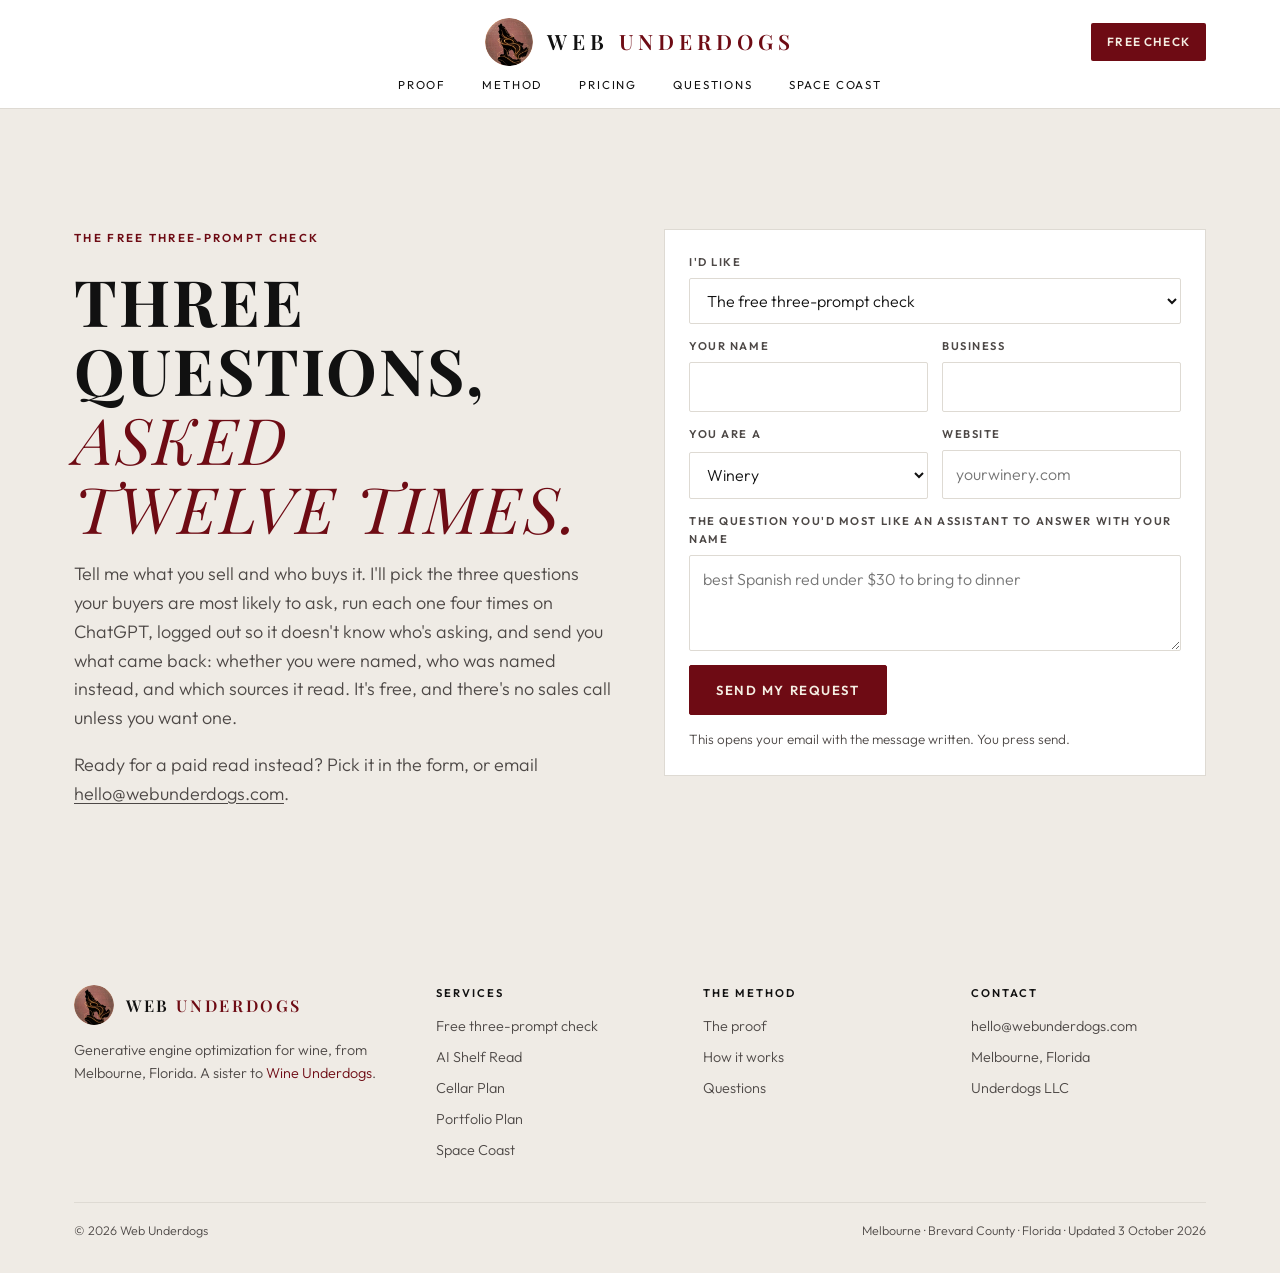
==== commit eb300b1d: "Logo swapped to the version with brighter lines over the wolf, in header, footer and favicons" ====
--- a/free-check/index.html
+++ b/free-check/index.html
@@ -5,9 +5,9 @@
 <meta name="viewport" content="width=device-width, initial-scale=1, viewport-fit=cover">
 <title>Free three-prompt check · Web Underdogs</title>
 <meta name="description" content="Ask for a free three-prompt check: three questions your buyers ask, run four times each on ChatGPT logged out, with who was named instead and which sources it read.">
-<link rel="icon" href="/favicon.ico" sizes="any">
-<link rel="icon" type="image/png" sizes="32x32" href="/favicon-32.png">
-<link rel="apple-touch-icon" href="/apple-touch-icon.png">
+<link rel="icon" href="/favicon.ico?v=2" sizes="any">
+<link rel="icon" type="image/png" sizes="32x32" href="/favicon-32.png?v=2">
+<link rel="apple-touch-icon" href="/apple-touch-icon.png?v=2">
 <link rel="canonical" href="https://webunderdogs.com/free-check/">
 <meta property="og:title" content="Free three-prompt check · Web Underdogs">
 <meta property="og:description" content="Ask for a free three-prompt check: three questions your buyers ask, run four times each on ChatGPT logged out, with who was named instead and which sources it read.">
@@ -38,7 +38,7 @@
 <header class="top">
   <div class="wrap bar">
     <span aria-hidden="true"></span>
-    <a class="logo" href="/" aria-label="Web Underdogs home"><img class="mark" src="/assets/img/logo-wolf-globe-160.webp" srcset="/assets/img/logo-wolf-globe-160.webp 160w, /assets/img/logo-wolf-globe.webp 512w" sizes="48px" width="160" height="160" alt=""><span>Web <b>Underdogs</b></span></a>
+    <a class="logo" href="/" aria-label="Web Underdogs home"><img class="mark" src="/assets/img/logo-wolf-globe-v2-160.webp" srcset="/assets/img/logo-wolf-globe-v2-160.webp 160w, /assets/img/logo-wolf-globe-v2.webp 512w" sizes="48px" width="160" height="160" alt=""><span>Web <b>Underdogs</b></span></a>
     <a class="pill" href="/free-check/">Free check</a>
   </div>
   <nav class="links" aria-label="Site">
@@ -100,7 +100,7 @@
   <div class="wrap">
     <div class="cols">
       <div class="brand">
-        <a class="logo" href="/" aria-label="Web Underdogs home"><img class="mark" src="/assets/img/logo-wolf-globe-160.webp" srcset="/assets/img/logo-wolf-globe-160.webp 160w, /assets/img/logo-wolf-globe.webp 512w" sizes="48px" width="160" height="160" alt=""><span>Web <b>Underdogs</b></span></a>
+        <a class="logo" href="/" aria-label="Web Underdogs home"><img class="mark" src="/assets/img/logo-wolf-globe-v2-160.webp" srcset="/assets/img/logo-wolf-globe-v2-160.webp 160w, /assets/img/logo-wolf-globe-v2.webp 512w" sizes="48px" width="160" height="160" alt=""><span>Web <b>Underdogs</b></span></a>
         <p style="max-width:36ch">Generative engine optimization for wine, from Melbourne, Florida. A sister to <a class="text-link" href="https://wineunderdogs.com" target="_blank" rel="noopener">Wine Underdogs</a>.</p>
       </div>
       <div><h4>Services</h4><ul><li><a href="/free-check/">Free three-prompt check</a></li><li><a href="/pricing/">AI Shelf Read</a></li><li><a href="/pricing/">Cellar Plan</a></li><li><a href="/pricing/">Portfolio Plan</a></li><li><a href="/space-coast/">Space Coast</a></li></ul></div>
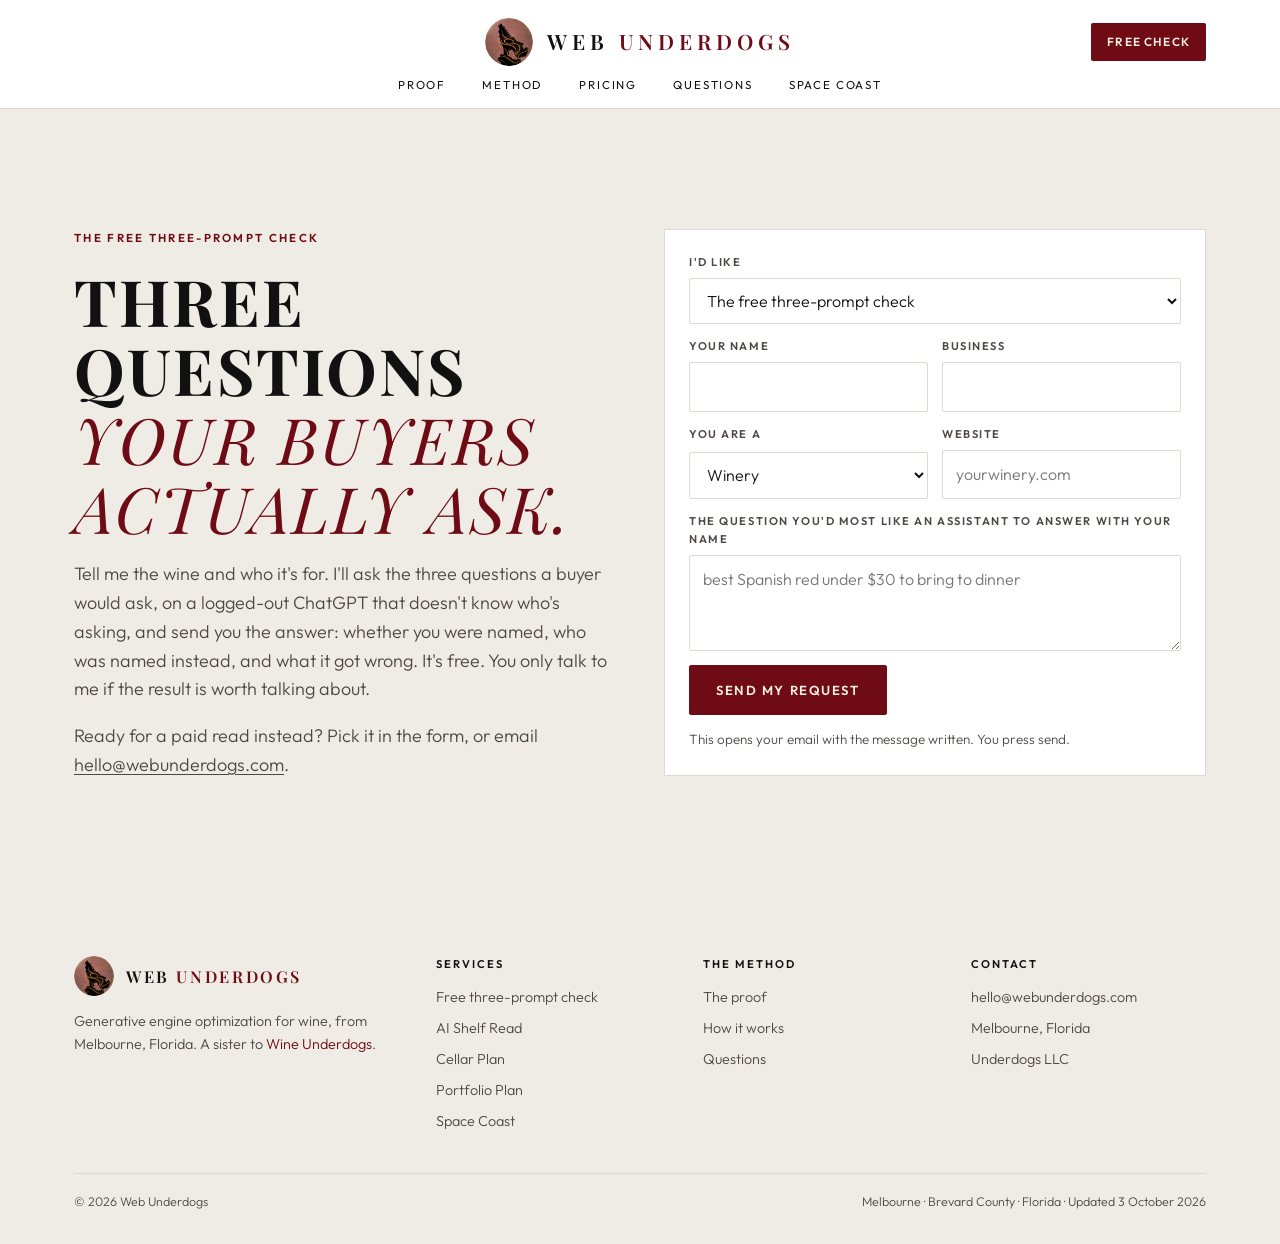
==== commit 0d23c8b5: "Homepage leads with the buyer's question; free check and Shelf Read rewritten as benefits, run count" ====
--- a/free-check/index.html
+++ b/free-check/index.html
@@ -4,13 +4,13 @@
 <meta charset="utf-8">
 <meta name="viewport" content="width=device-width, initial-scale=1, viewport-fit=cover">
 <title>Free three-prompt check · Web Underdogs</title>
-<meta name="description" content="Ask for a free three-prompt check: three questions your buyers ask, run four times each on ChatGPT logged out, with who was named instead and which sources it read.">
+<meta name="description" content="A free three-prompt check: the three questions your buyers actually ask, put to a logged-out ChatGPT, with whether you were named, who was named instead, and what it got wrong.">
 <link rel="icon" href="/favicon.ico?v=2" sizes="any">
 <link rel="icon" type="image/png" sizes="32x32" href="/favicon-32.png?v=2">
 <link rel="apple-touch-icon" href="/apple-touch-icon.png?v=2">
 <link rel="canonical" href="https://webunderdogs.com/free-check/">
 <meta property="og:title" content="Free three-prompt check · Web Underdogs">
-<meta property="og:description" content="Ask for a free three-prompt check: three questions your buyers ask, run four times each on ChatGPT logged out, with who was named instead and which sources it read.">
+<meta property="og:description" content="A free three-prompt check: the three questions your buyers actually ask, put to a logged-out ChatGPT, with whether you were named, who was named instead, and what it got wrong.">
 <meta property="og:url" content="https://webunderdogs.com/free-check/">
 <meta property="og:type" content="website">
 <link rel="stylesheet" href="/assets/house.css">
@@ -56,8 +56,8 @@
   <div class="wrap">
     <div class="intro">
       <p class="kicker">The free three-prompt check</p>
-      <h1 id="h-contact">Three questions, <em>asked twelve times.</em></h1>
-      <p class="dim">Tell me what you sell and who buys it. I'll pick the three questions your buyers are most likely to ask, run each one four times on ChatGPT, logged out so it doesn't know who's asking, and send you what came back: whether you were named, who was named instead, and which sources it read. It's free, and there's no sales call unless you want one.</p>
+      <h1 id="h-contact">Three questions <em>your buyers actually ask.</em></h1>
+      <p class="dim">Tell me the wine and who it's for. I'll ask the three questions a buyer would ask, on a logged-out ChatGPT that doesn't know who's asking, and send you the answer: whether you were named, who was named instead, and what it got wrong. It's free. You only talk to me if the result is worth talking about.</p>
       <p class="dim">Ready for a paid read instead? Pick it in the form, or email <a class="addr" href="mailto:hello@webunderdogs.com">hello@webunderdogs.com</a>.</p>
     </div>
     <div>
--- a/assets/house.css
+++ b/assets/house.css
@@ -309,3 +309,11 @@
 .page-banner img{display:block;width:100%;height:auto}
 .page-banner + .page-head{padding-top:clamp(36px,5vw,64px)}
 .page-head .cta{margin-top:24px}
+
+/* Hero rewrite 2026-10-04: question headline, subhead, note under the button */
+.stage{height:auto;min-height:min(84vh,780px)}
+.stage .copy{position:relative;inset:auto;min-height:min(84vh,780px);padding:clamp(88px,12vw,128px) 24px}
+.stage h1{max-width:24ch;font-size:clamp(1.8rem,4.2vw,3.3rem)}
+.stage .sub{margin:0;max-width:58ch;font-size:clamp(1rem,1.6vw,1.15rem);line-height:1.55;color:rgba(255,255,255,.9)}
+.stage .note{margin:-8px 0 0;font-size:.85rem;color:rgba(255,255,255,.82)}
+.plan .pitch{margin:0;font-size:.95rem;line-height:1.5;color:var(--ink)}
